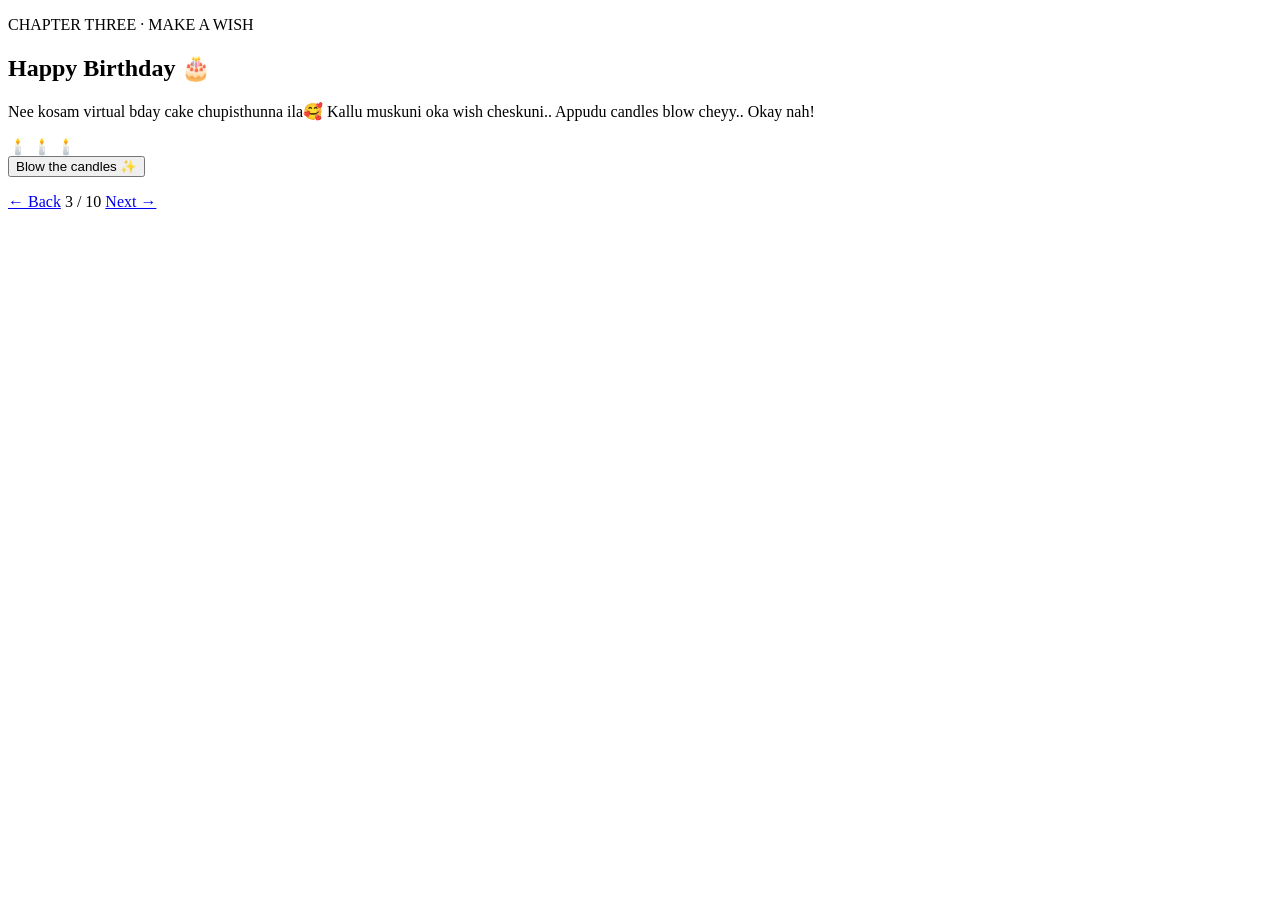
==== birthday.html @ 7f3f319f "Add files via upload" ====
<!doctype html>
<html lang="en">
<head>
  <meta charset="utf-8">
  <meta name="viewport" content="width=device-width, initial-scale=1">
  <meta name="theme-color" content="#0b1027">

  <title>Happy Birthday | For My Pichodaa</title>

  <link rel="stylesheet" href="css/style.css">
</head>

<body data-page="cake">

  <div class="sky" aria-hidden="true"></div>
  <div id="particles" aria-hidden="true"></div>

  <main class="screen">
    <section class="panel">

      <p class="eyebrow">
        CHAPTER THREE · MAKE A WISH
      </p>

      <h1>Happy Birthday 🎂</h1>

      <p>
        Nee kosam virtual bday cake chupisthunna ila🥰
        Kallu muskuni oka wish cheskuni..
        Appudu candles blow cheyy.. Okay nah!
      </p>

      <div class="cake" aria-label="Birthday cake with three candles">
        <div class="candles">
          <span>🕯️</span>
          <span>🕯️</span>
          <span>🕯️</span>
        </div>

        <div class="cake-top"></div>
        <div class="cake-bottom"></div>
      </div>

      <button id="blow">
        Blow the candles ✨
      </button>

      <p
        id="cake-message"
        class="hint"
        aria-live="polite"
      ></p>

      <nav class="page-nav">
        <a href="gift.html">← Back</a>
        <span>3 / 10</span>
        <a href="two-skies.html">Next →</a>
      </nav>

    </section>
  </main>

  <script src="js/script.js" defer></script>

</body>
</html>
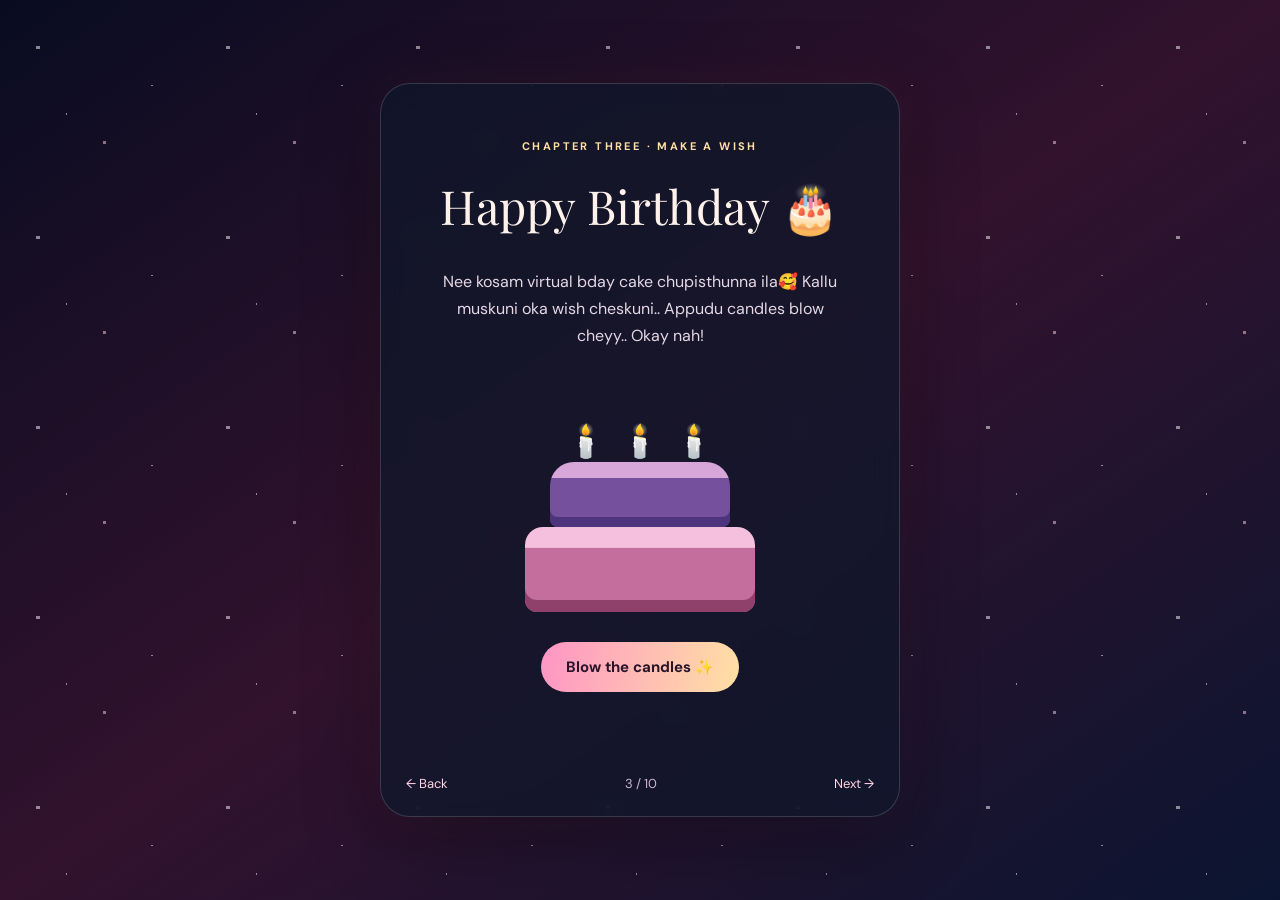
==== commit 6ccc301c: "Update birthday.html" ====
--- a/birthday.html
+++ b/birthday.html
@@ -55,7 +55,7 @@
       <nav class="page-nav">
         <a href="gift.html">← Back</a>
         <span>3 / 10</span>
-        <a href="two-skies.html">Next →</a>
+        <a href="memories.html">Next →</a>
       </nav>
 
     </section>
--- a/css/style.css
+++ b/css/style.css
@@ -0,0 +1,1975 @@
+
+@import url('https://fonts.googleapis.com/css2?family=DM+Sans:wght@400;500;700&family=Great+Vibes&family=Playfair+Display:wght@400;700&display=swap');
+
+:root {
+  --pink: #ff91be;
+  --gold: #ffe0a4;
+  --cream: #fff2eb;
+  --ink: #0b1027;
+}
+
+* {
+  box-sizing: border-box;
+}
+
+html {
+  scroll-behavior: smooth;
+}
+
+body {
+  margin: 0;
+  min-height: 100dvh;
+  background: #090e24;
+  color: var(--cream);
+  font-family: 'DM Sans', Arial, sans-serif;
+  overflow-x: hidden;
+}
+
+body[data-page="gift"],
+body[data-page="reasons"] {
+  background: linear-gradient(145deg, #2c102c, #661c48, #220e2d);
+}
+
+body[data-page="cake"],
+body[data-page="final"] {
+  background: linear-gradient(145deg, #090c21, #32122d, #0b1531);
+}
+
+body[data-page="memories"],
+body[data-page="story"] {
+  background: linear-gradient(145deg, #271d39, #55304b, #1c233d);
+}
+
+.sky {
+  position: fixed;
+  inset: 0;
+  pointer-events: none;
+  background-image:
+    radial-gradient(2px 2px at 20% 25%, #fff 95%, transparent),
+    radial-gradient(1px 1px at 80% 45%, #fff 95%, transparent),
+    radial-gradient(2px 2px at 55% 75%, #ffd4e4 95%, transparent),
+    radial-gradient(1px 1px at 35% 60%, #fff 95%, transparent);
+  background-size: 190px 190px;
+  animation: twinkle 4s ease-in-out infinite alternate;
+  opacity: 0.5;
+}
+
+.screen {
+  position: relative;
+  min-height: 100dvh;
+  display: grid;
+  place-items: center;
+  padding: 28px 16px;
+}
+
+.panel {
+  width: min(100%, 520px);
+  min-height: 560px;
+  padding: 42px 25px 24px;
+  display: flex;
+  flex-direction: column;
+  align-items: center;
+  justify-content: center;
+  text-align: center;
+  border: 1px solid #ffffff28;
+  border-radius: 30px;
+  background: #10172bbd;
+  box-shadow: 0 18px 75px #0006, 0 0 50px #ff8ab012;
+  backdrop-filter: blur(12px);
+  animation: rise 0.8s ease both;
+}
+
+h1,
+h2 {
+  font-family: 'Playfair Display', Georgia, serif;
+  font-weight: 400;
+}
+
+h1 {
+  font-size: clamp(30px, 8vw, 47px);
+  line-height: 1.18;
+  margin: 12px 0 18px;
+}
+
+h2 {
+  font-size: 25px;
+}
+
+p {
+  line-height: 1.7;
+  max-width: 410px;
+  color: #e5d8e5;
+}
+
+.eyebrow {
+  font-size: 11px;
+  letter-spacing: 2.4px;
+  color: var(--gold);
+  font-weight: 700;
+}
+
+.script,
+.signature {
+  font-family: 'Great Vibes', cursive;
+  font-size: 30px;
+  color: #ffd3e4;
+}
+
+.glow-icon {
+  font-size: 75px;
+  filter: drop-shadow(0 0 20px #f8c16a);
+}
+
+.float {
+  animation: float 3s ease-in-out infinite;
+}
+
+.pin-row {
+  margin: 14px;
+}
+
+input {
+  width: 170px;
+  text-align: center;
+  font-size: 25px;
+  letter-spacing: 12px;
+  padding: 14px;
+  border: 1px solid #f4ca88;
+  border-radius: 13px;
+  color: #fff;
+  background: #ffffff12;
+  outline: none;
+}
+
+button,
+.btn {
+  font: 700 15px 'DM Sans', sans-serif;
+  border: 0;
+  cursor: pointer;
+  text-decoration: none;
+  background: linear-gradient(100deg, #ff95c5, #ffe0a4);
+  color: #29142a;
+  padding: 15px 25px;
+  border-radius: 30px;
+  display: inline-block;
+  transition: transform 0.2s, filter 0.2s;
+}
+
+button:hover,
+.btn:hover {
+  transform: translateY(-2px);
+  filter: brightness(1.07);
+}
+
+button:focus-visible,
+a:focus-visible {
+  outline: 3px solid white;
+  outline-offset: 3px;
+}
+
+.hint {
+  font-size: 13px;
+  color: #ffd1e2;
+  min-height: 22px;
+}
+
+.page-nav {
+  display: flex;
+  align-items: center;
+  justify-content: space-between;
+  gap: 20px;
+  width: 100%;
+  margin-top: auto;
+  padding-top: 35px;
+  font-size: 13px;
+  color: #cab6ce;
+}
+
+.page-nav a,
+.subtle-link {
+  color: #ffd4e5;
+  text-decoration: none;
+}
+
+.page-nav a:hover,
+.subtle-link:hover {
+  text-decoration: underline;
+}
+
+.hidden {
+  display: none !important;
+}
+
+.reveal {
+  animation: rise 0.7s ease both;
+}
+
+/* Original gift styles */
+
+.gift-box {
+  background: transparent;
+  padding: 20px 15px 5px;
+  margin: 20px 0;
+  display: flex;
+  align-items: center;
+  flex-direction: column;
+  filter: drop-shadow(0 12px 20px #ff5e9b55);
+}
+
+.gift-lid {
+  width: 170px;
+  height: 34px;
+  border-radius: 8px;
+  background: linear-gradient(
+    90deg,
+    #f273a7 42%,
+    #ffdc98 42%,
+    #ffdc98 58%,
+    #f273a7 58%
+  );
+  transition: transform 0.8s;
+}
+
+.gift-body {
+  display: grid;
+  place-items: center;
+  font-size: 75px;
+  width: 150px;
+  height: 135px;
+  background: linear-gradient(
+    90deg,
+    #d84d83 43%,
+    #ffdfab 43%,
+    #ffdfab 57%,
+    #d84d83 57%
+  );
+  border-radius: 8px;
+}
+
+.gift-box.open .gift-lid {
+  transform: translate(-55px, -95px) rotate(-28deg);
+}
+
+/* Birthday cake */
+
+.cake {
+  margin: 55px auto 30px;
+  width: 240px;
+  display: flex;
+  flex-direction: column;
+  align-items: center;
+}
+
+.candles {
+  font-size: 32px;
+  display: flex;
+  gap: 14px;
+  transition: opacity 0.5s;
+}
+
+.cake-top {
+  width: 180px;
+  height: 65px;
+  background: linear-gradient(#d7a7d9 0 24%, #75509d 25% 100%);
+  border-radius: 24px 24px 8px 8px;
+  box-shadow: inset 0 -10px #4d347c;
+}
+
+.cake-bottom {
+  width: 230px;
+  height: 85px;
+  background: linear-gradient(#f4c0dd 0 24%, #c36e9d 25% 100%);
+  border-radius: 18px 18px 12px 12px;
+  box-shadow: inset 0 -12px #8f416b;
+}
+
+.cake.blown .candles {
+  opacity: 0.22;
+  filter: grayscale(1);
+}
+
+/* Romantic window */
+
+.window {
+  width: 250px;
+  height: 265px;
+  margin: 15px 0 30px;
+  position: relative;
+  border: 14px solid #916d69;
+  border-bottom-width: 23px;
+  border-radius: 120px 120px 8px 8px;
+  background: linear-gradient(#09172f, #27385e);
+  box-shadow: 0 12px 30px #0008, inset 0 0 45px #fff2;
+  overflow: hidden;
+}
+
+.moon {
+  position: absolute;
+  width: 70px;
+  height: 70px;
+  background: #fff0bd;
+  border-radius: 50%;
+  top: 35px;
+  right: 45px;
+  box-shadow: 0 0 35px #fff0bd99;
+}
+
+.window-stars {
+  position: absolute;
+  top: 35px;
+  left: 15px;
+  color: white;
+}
+
+.window-frame {
+  position: absolute;
+  inset: 0;
+  border-left: 6px solid #916d69;
+  left: 50%;
+  width: 0;
+}
+
+/* Memories */
+
+.photo-grid {
+  display: grid;
+  grid-template-columns: repeat(2, minmax(0, 1fr));
+  gap: 16px;
+  width: 100%;
+  margin: 18px 0;
+}
+
+.polaroid {
+  padding: 10px 10px 18px;
+  background: #fff9ee;
+  border-radius: 3px;
+  color: #5d3150;
+  transform: rotate(-3deg);
+  box-shadow: 0 6px 20px #0005;
+}
+
+.polaroid:nth-child(even) {
+  transform: rotate(3deg);
+}
+
+.polaroid span {
+  display: block;
+  margin-top: 10px;
+  font-family: 'Great Vibes', cursive;
+  font-size: 22px;
+}
+
+.photo-placeholder {
+  height: 145px;
+  background: linear-gradient(135deg, #e8b3c9, #bd8ebd);
+  display: flex;
+  flex-direction: column;
+  align-items: center;
+  justify-content: center;
+  font-size: 40px;
+  overflow: hidden;
+}
+
+.photo-placeholder small {
+  font-size: 11px;
+}
+
+.photo-placeholder img {
+  width: 100%;
+  height: 100%;
+  object-fit: cover;
+}
+
+/* Story timeline */
+
+.timeline {
+  text-align: left;
+  width: 100%;
+  padding: 10px 10px 10px 24px;
+  border-left: 2px solid #ffaac9;
+}
+
+.timeline div {
+  position: relative;
+  padding: 0 0 18px 12px;
+}
+
+.timeline div:before {
+  content: '♥';
+  position: absolute;
+  left: -32px;
+  top: -4px;
+  color: #ff9fc3;
+}
+
+.timeline b {
+  color: #ffdaac;
+}
+
+.timeline p {
+  margin: 7px 0;
+}
+
+/* Flip cards */
+
+.flip-grid {
+  display: grid;
+  grid-template-columns: repeat(2, minmax(0, 1fr));
+  gap: 12px;
+  width: 100%;
+  margin: 20px 0;
+}
+
+.flip {
+  min-height: 115px;
+  border: 1px solid #ffe1b0;
+  background: #6b2859;
+  color: white;
+  border-radius: 15px;
+  padding: 15px;
+}
+
+.flip.flipped {
+  background: #f6b9d4;
+  color: #391b35;
+}
+
+/* Music player */
+
+.record {
+  width: 185px;
+  height: 185px;
+  border-radius: 50%;
+  display: grid;
+  place-items: center;
+  font-size: 65px;
+  margin: 28px auto;
+  background: repeating-radial-gradient(
+    circle,
+    #282238 0 7px,
+    #0c0d1c 8px 12px
+  );
+  border: 8px solid #3e2746;
+  box-shadow: 0 0 40px #f88bbb55;
+  animation: spin 8s linear infinite;
+  animation-play-state: paused;
+}
+
+.record.playing {
+  animation-play-state: running;
+}
+
+/* Love letter */
+
+.envelope {
+  background: transparent;
+  font-size: 110px;
+  padding: 12px;
+  filter: drop-shadow(0 10px 18px #e684af66);
+}
+
+.paper {
+  background: #fff0e1;
+  color: #573a47;
+  text-align: left;
+  padding: 24px;
+  border-radius: 12px;
+  box-shadow: 0 15px 35px #0006;
+  width: 100%;
+  margin: 16px 0;
+}
+
+.paper h2 {
+  margin: 0;
+}
+
+.paper p {
+  color: #573a47;
+  white-space: pre-line;
+}
+
+.paper .signature {
+  text-align: right;
+  color: #b75285;
+}
+
+/* Final page */
+
+.final-heart {
+  font-size: 115px;
+  margin: 22px;
+  animation: beat 1.5s ease-in-out infinite;
+}
+
+.subtle-link {
+  display: inline-block;
+  margin-top: 22px;
+  font-size: 13px;
+}
+
+/* Particles and confetti */
+
+.particle {
+  position: fixed;
+  top: -40px;
+  pointer-events: none;
+  animation: fall linear forwards;
+  z-index: 20;
+}
+
+.confetti {
+  position: fixed;
+  pointer-events: none;
+  z-index: 20;
+  animation: burst var(--confetti-duration, 3s)  ease-out forwards;
+}
+
+/* Animations */
+
+@keyframes twinkle {
+  to {
+    opacity: 1;
+  }
+}
+
+@keyframes float {
+  50% {
+    transform: translateY(-13px);
+  }
+}
+
+@keyframes rise {
+  from {
+    opacity: 0;
+    transform: translateY(25px);
+  }
+
+  to {
+    opacity: 1;
+    transform: translateY(0);
+  }
+}
+
+@keyframes spin {
+  to {
+    transform: rotate(360deg);
+  }
+}
+
+@keyframes beat {
+  50% {
+    transform: scale(1.12);
+  }
+}
+
+@keyframes fall {
+  to {
+    transform: translateY(110vh) rotate(420deg);
+    opacity: 0;
+  }
+}
+
+@keyframes burst {
+  to {
+    transform: translate(var(--dx), var(--dy)) rotate(500deg);
+    opacity: 0;
+  }
+}
+
+/* Small screens */
+
+@media (max-width: 380px) {
+  .panel {
+    padding: 30px 16px 20px;
+  }
+
+  .photo-placeholder {
+    height: 115px;
+  }
+
+  .flip {
+    min-height: 100px;
+  }
+}
+
+/* Accessibility */
+
+@media (prefers-reduced-motion: reduce) {
+  *:not(.confetti),
+  *:not(.confetti)::before,
+  *:not(.confetti)::after {
+    animation-duration: 0.01ms !important;
+    transition-duration: 0.01ms !important;
+  }
+}
+
+
+/* ===================================
+   PAGE 2 — ROMANTIC GIFT EXPERIENCE
+   =================================== */
+
+body[data-page="gift"] {
+  background:
+    radial-gradient(ellipse at 50% 40%, #92335f66, transparent 55%),
+    linear-gradient(145deg, #240d29, #681c49, #170e2c);
+}
+
+.gift-panel {
+  position: relative;
+  overflow: hidden;
+  padding-top: 36px;
+  padding-bottom: 25px;
+}
+
+.gift-panel::before {
+  content: "";
+  position: absolute;
+  width: 240px;
+  height: 240px;
+  top: 30%;
+  left: 50%;
+  transform: translate(-50%, -50%);
+  border-radius: 50%;
+  background: #ff7eb422;
+  filter: blur(55px);
+  pointer-events: none;
+}
+
+.gift-panel > * {
+  position: relative;
+}
+
+.gift-panel h1 {
+  font-size: clamp(29px, 7vw, 43px);
+  margin: 12px 0;
+}
+
+.gift-intro {
+  max-width: 340px;
+  margin: 8px 0 0;
+  color: #f0dce9;
+}
+
+/* Gift container */
+
+.gift-box {
+  position: relative;
+  display: block;
+  flex: 0 0 205px;
+  width: 220px;
+  height: 205px;
+  margin: 18px auto 0;
+  padding: 0;
+  border: 0;
+  border-radius: 18px;
+  background: transparent;
+  box-shadow: none;
+  filter: drop-shadow(0 12px 22px #ff5e9b40);
+  isolation: isolate;
+  -webkit-tap-highlight-color: transparent;
+}
+
+.gift-box:hover {
+  transform: translateY(-4px);
+  filter: drop-shadow(0 16px 30px #ff5e9b70);
+  background: transparent;
+}
+
+.gift-box:disabled {
+  cursor: default;
+  opacity: 1;
+}
+
+/* Box body */
+
+.gift-body {
+  position: absolute;
+  left: 35px;
+  top: 72px;
+  width: 150px;
+  height: 115px;
+  display: block;
+  overflow: hidden;
+  border: 1px solid #ffb0ce80;
+  border-radius: 8px 8px 13px 13px;
+  background: linear-gradient(135deg, #ff82b4, #d83979 75%);
+  box-shadow: inset 0 -8px 15px #8f194b35;
+}
+
+/* Gold ribbon running down the box */
+
+.gift-body-ribbon {
+  position: absolute;
+  left: 58px;
+  top: 0;
+  bottom: 0;
+  width: 34px;
+  background: linear-gradient(90deg, #ffe8ae, #fff3d0, #f7cf83);
+}
+
+/* Small heart on the box */
+
+.gift-heart {
+  position: absolute;
+  top: 37px;
+  left: 0;
+  right: 0;
+  z-index: 2;
+  color: #b8295b;
+  font-size: 32px;
+  text-shadow: 0 2px 8px #8f194b45;
+}
+
+/* Lid rests directly on top of the box */
+
+.gift-lid {
+  position: absolute;
+  z-index: 3;
+  left: 29px;
+  top: 55px;
+  width: 162px;
+  height: 29px;
+  display: block;
+  border: 1px solid #ffb0ce80;
+  border-radius: 7px;
+  background: linear-gradient(
+    90deg,
+    #ed629b 0%,
+    #ed629b 39%,
+    #ffe6ad 39%,
+    #ffe6ad 61%,
+    #ed629b 61%,
+    #ed629b 100%
+  );
+  transform-origin: 15% 85%;
+  transition:
+    transform 0.85s cubic-bezier(.2,.8,.2,1),
+    opacity 0.7s ease;
+}
+
+.gift-lid-ribbon {
+  display: none;
+}
+
+/* Bow sits on the lid */
+
+.gift-bow {
+  position: absolute;
+  left: 50%;
+  top: -25px;
+  transform: translateX(-50%);
+  font-size: 35px;
+  filter: drop-shadow(0 3px 4px #9c194a50);
+}
+
+/* Opening animation */
+
+.gift-box.open .gift-lid {
+  transform: translate(-45px, -95px) rotate(-30deg);
+}
+
+.gift-box.open .gift-bow {
+  filter: drop-shadow(0 0 12px #ffe1a1);
+}
+
+.gift-box.open .gift-body {
+  box-shadow:
+    inset 0 -8px 15px #8f194b35,
+    0 0 35px #ff9fc766;
+}
+
+/* Instructions */
+
+.tap-hint {
+  margin: 0 0 12px;
+  font-size: 13px;
+  color: #ffd2e5;
+  animation: gift-hint 2s ease-in-out infinite;
+}
+
+@keyframes gift-hint {
+  0%, 100% { opacity: .65; }
+  50% { opacity: 1; }
+}
+
+/* Birthday message revealed after clicking */
+
+#gift-reveal {
+  width: 100%;
+  margin-top: 4px;
+}
+
+#gift-reveal h2 {
+  color: #ffe0a4;
+  font-size: clamp(23px, 5.5vw, 30px);
+  line-height: 1.35;
+}
+
+#gift-reveal p {
+  margin: 10px auto 18px;
+}
+
+#gift-reveal .btn {
+  margin-bottom: 8px;
+}
+
+.gift-panel .page-nav {
+  padding-top: 18px;
+}
+
+/* Keep everything comfortable on small phones */
+
+@media (max-width: 480px) {
+  .gift-panel {
+    padding: 28px 18px 20px;
+  }
+
+  .gift-box {
+    flex-basis: 190px;
+    width: 200px;
+    height: 190px;
+  }
+
+  .gift-body {
+    left: 25px;
+    top: 68px;
+  }
+
+  .gift-lid {
+    left: 19px;
+    top: 51px;
+  }
+
+  .gift-box.open .gift-lid {
+    transform: translate(-32px, -85px) rotate(-30deg);
+  }
+
+  .gift-panel .page-nav {
+    gap: 12px;
+    font-size: 12px;
+  }
+}
+
+@media (prefers-reduced-motion: reduce) {
+  .gift-lid,
+  .gift-hint {
+    animation: none;
+    transition: none;
+  }
+}
+
+/* PAGE 10: HUG EXPLOSION 🫂❤️ */
+#hugs-container {
+  position: fixed;
+  inset: 0;
+  overflow: hidden;
+  pointer-events: none;
+  z-index: 9999;
+}
+
+.floating-hug {
+  position: absolute;
+  display: block;
+  opacity: 0;
+  animation: hug-pop 3.5s ease-out forwards;
+}
+
+@keyframes hug-pop {
+  0% {
+    transform: scale(0) rotate(-20deg);
+    opacity: 0;
+  }
+
+  20% {
+    transform: scale(1.2) rotate(10deg);
+    opacity: 1;
+  }
+
+  75% {
+    transform: scale(1) rotate(-5deg);
+    opacity: 1;
+  }
+
+  100% {
+    transform: translateY(-80px) scale(0.8);
+    opacity: 0;
+  }
+}
+
+/* Keep the hug animation visible */
+@media (prefers-reduced-motion: reduce) {
+  .floating-hug {
+    animation-duration: 3.5s !important;
+  }
+}
+
+/* ===== PICHOODAA'S SRH STADIUM WORLD ===== */
+
+.srh-page {
+  margin: 0;
+  min-height: 100vh;
+  color: #fff7ed;
+  background:
+    radial-gradient(ellipse at 50% 10%, #702008 0%, transparent 50%),
+    linear-gradient(180deg, #160602, #090504 60%, #200801);
+  overflow-x: hidden;
+}
+
+.srh-page .srh-world {
+  width: 100%;
+  max-width: none;
+  margin: 0 auto;
+  overflow: hidden;
+}
+
+.srh-lights {
+  position: fixed;
+  inset: 0;
+  pointer-events: none;
+  z-index: 0;
+  opacity: .35;
+  background:
+    radial-gradient(ellipse at 5% 15%, #ff6a00 0, transparent 25%),
+    radial-gradient(ellipse at 95% 18%, #ff9a00 0, transparent 24%);
+}
+
+.srh-hero,
+.player-zone,
+.orange-finale,
+.srh-nav {
+  position: relative;
+  z-index: 1;
+}
+
+.srh-hero {
+  min-height: 650px;
+  padding: 75px 22px 45px;
+  text-align: center;
+  isolation: isolate;
+  background:
+    linear-gradient(180deg, rgba(15,4,1,.2), #180702 94%),
+    radial-gradient(ellipse at 50% 65%, #e65308 0%, #712106 35%, #170602 76%);
+}
+
+.srh-hero::before {
+  content: "";
+  position: absolute;
+  z-index: -1;
+  inset: 0;
+  opacity: .5;
+  background:
+    repeating-linear-gradient(110deg, transparent 0 45px, rgba(255,115,0,.09) 46px 48px),
+    radial-gradient(ellipse at 50% 80%, transparent 0 28%, #080302 75%);
+}
+
+.hero-glow {
+  position: absolute;
+  top: 10%;
+  left: 50%;
+  width: 300px;
+  height: 220px;
+  transform: translateX(-50%);
+  background: #ff6500;
+  filter: blur(110px);
+  opacity: .25;
+  z-index: -1;
+}
+
+.srh-kicker {
+  margin: 0 0 15px;
+  color: #ffb33d;
+  font-size: .75rem;
+  letter-spacing: .32em;
+  font-weight: 800;
+}
+
+.srh-hero h1 {
+  margin: 18px auto;
+  font-size: clamp(2.6rem, 8vw, 6.4rem);
+  line-height: .98;
+  font-weight: 1000;
+  letter-spacing: -.04em;
+  text-shadow: 0 5px 0 #6b1b04, 0 0 35px #ff5b00;
+}
+
+.srh-hero h1 span {
+  display: block;
+  margin-top: 12px;
+  color: #ff7615;
+}
+
+.hero-subtitle {
+  color: #ffe1c4;
+  font-size: clamp(1rem, 2vw, 1.25rem);
+}
+
+.stadium-entry {
+  width: min(100%, 1000px);
+  min-height: 290px;
+  margin: 45px auto 25px;
+  padding: 24px;
+  display: grid;
+  grid-template-columns: 1fr 2fr 1fr;
+  align-items: center;
+  gap: 15px;
+  border: 1px solid rgba(255,137,34,.55);
+  border-radius: 18px;
+  background:
+    radial-gradient(ellipse at 50% 100%, rgba(255,86,0,.45), transparent 55%),
+    linear-gradient(145deg, rgba(10,5,3,.92), rgba(77,20,3,.88));
+  box-shadow: 0 0 60px rgba(255,83,0,.16), inset 0 0 35px #ff590010;
+}
+
+.stadium-side {
+  display: flex;
+  flex-direction: column;
+  align-items: center;
+  gap: 12px;
+  color: #ff6a12;
+}
+
+.stadium-side span {
+  font-size: 3rem;
+}
+
+.stadium-side strong {
+  font-size: clamp(1rem, 3vw, 1.8rem);
+  line-height: 1.05;
+}
+
+.stadium-side small {
+  color: #ffc07a;
+  font-size: .6rem;
+  letter-spacing: .15em;
+}
+
+.entry-center {
+  display: flex;
+  flex-direction: column;
+  align-items: center;
+}
+
+.floodlights {
+  color: #ffcc6b;
+  letter-spacing: .4em;
+  text-shadow: 0 0 20px #ff7b00;
+}
+
+.entry-ball {
+  margin: 10px 0;
+  font-size: 3rem;
+  filter: drop-shadow(0 0 15px #ff7200);
+}
+
+.entry-jersey {
+  width: min(100%, 280px);
+  padding: 22px 10px;
+  display: flex;
+  flex-direction: column;
+  gap: 6px;
+  border: 1px solid #ff9b32;
+  border-radius: 45% 45% 18px 18px;
+  background: linear-gradient(145deg, #ff7614, #9c2605 65%, #2b0903);
+  box-shadow: 0 0 30px #ff5b0040;
+  transform: perspective(500px) rotateX(-3deg);
+}
+
+.entry-jersey span {
+  font-size: .65rem;
+  letter-spacing: .1em;
+}
+
+.entry-jersey strong {
+  font-size: clamp(.9rem, 2.5vw, 1.35rem);
+}
+
+.entry-jersey b {
+  font-size: 3.8rem;
+  line-height: 1;
+}
+
+.entry-center > p {
+  color: #ffc07a;
+  font-size: .7rem;
+  letter-spacing: .22em;
+}
+
+.enter-stadium {
+  display: inline-block;
+  margin-top: 12px;
+  padding: 14px 24px;
+  border: 1px solid #ff8a2a;
+  border-radius: 30px;
+  color: white;
+  background: linear-gradient(90deg, #e74705, #ff790e);
+  text-decoration: none;
+  font-size: .8rem;
+  font-weight: 900;
+  letter-spacing: .1em;
+  box-shadow: 0 0 25px #ff5c0030;
+  transition: transform .2s, box-shadow .2s;
+}
+
+.enter-stadium:hover {
+  transform: translateY(-3px);
+  box-shadow: 0 0 35px #ff5c0070;
+}
+
+.player-zone {
+  padding: 70px clamp(16px, 4vw, 60px);
+  text-align: center;
+  background:
+    radial-gradient(ellipse at 50% 0%, #4c1708, transparent 60%),
+    #0c0604;
+}
+
+.player-zone h2,
+.finale-message h2 {
+  margin: 10px 0;
+  font-size: clamp(2rem, 5vw, 4.2rem);
+  line-height: 1.05;
+  font-weight: 1000;
+}
+
+.player-zone h2 span,
+.finale-message h2 span {
+  color: #ff7115;
+  text-shadow: 0 0 25px #ff5c0035;
+}
+
+.section-intro {
+  margin: 18px auto 35px;
+  color: #e6c6b2;
+}
+
+.player-gallery {
+  width: min(100%, 1250px);
+  margin: 0 auto;
+  display: grid;
+  grid-template-columns: repeat(4, minmax(0, 1fr));
+  gap: 18px;
+}
+
+.player-card {
+  min-width: 0;
+  padding: 0 0 14px;
+  overflow: hidden;
+  text-align: left;
+  color: #fff4e9;
+  border: 1px solid #9d420f;
+  border-radius: 15px;
+  background: linear-gradient(180deg, #271008, #100705);
+  box-shadow: 0 8px 25px #0008;
+  cursor: pointer;
+  transition: transform .22s, border-color .22s, box-shadow .22s;
+}
+
+.player-card:hover,
+.player-card.is-open {
+  transform: translateY(-5px);
+  border-color: #ff9b2e;
+  box-shadow: 0 0 25px #ff5c0030;
+}
+
+.player-card img {
+  display: block;
+  width: 100%;
+  aspect-ratio: 4 / 3;
+  object-fit: cover;
+  object-position: center top;
+  background: linear-gradient(135deg, #5e1a06, #160603);
+}
+
+.player-card .player-era {
+  display: block;
+  margin: 14px 13px 5px;
+  color: #ffb34c;
+  font-size: .65rem;
+  letter-spacing: .16em;
+}
+
+.player-card > strong {
+  display: block;
+  margin: 0 13px 14px;
+  font-size: 1rem;
+}
+
+.wish-prompt {
+  display: block;
+  margin: 0 12px;
+  padding: 10px 6px;
+  border-radius: 7px;
+  text-align: center;
+  color: #ffe6d3;
+  background: #682408;
+  font-size: .78rem;
+}
+
+.wish-message {
+  display: block;
+  margin: 12px 13px 0;
+  padding-top: 12px;
+  border-top: 1px solid #793510;
+  color: #ffd7b8;
+  font-size: .86rem;
+  line-height: 1.6;
+}
+
+.fan-note {
+  margin: 30px auto 0;
+  color: #bda394;
+  font-size: .78rem;
+}
+
+.orange-finale {
+  display: grid;
+  grid-template-columns: 1fr 1fr;
+  min-height: 350px;
+  background:
+    radial-gradient(ellipse at 15% 50%, #802704, transparent 65%),
+    linear-gradient(120deg, #1c0803, #080403);
+  border-top: 1px solid #7d2d0b;
+}
+
+.finale-art {
+  min-height: 300px;
+  display: flex;
+  align-items: center;
+  justify-content: center;
+  flex-wrap: wrap;
+  gap: 20px;
+  padding: 35px;
+  background:
+    radial-gradient(ellipse at center, #ff690025, transparent 65%),
+    repeating-linear-gradient(135deg, transparent 0 32px, #ff6a000a 33px 35px);
+}
+
+.finale-art span {
+  font-size: clamp(2.5rem, 6vw, 5rem);
+  filter: drop-shadow(0 0 15px #ff6a0033);
+}
+
+.finale-message {
+  padding: 55px clamp(22px, 5vw, 70px);
+  align-self: center;
+}
+
+.finale-message h2 {
+  font-size: clamp(2rem, 4vw, 3.5rem);
+}
+
+.finale-message > p:not(.srh-kicker) {
+  color: #e7cbbc;
+  line-height: 1.8;
+}
+
+.heart {
+  margin: 18px 0;
+  font-size: 2rem;
+}
+
+.finale-highlight {
+  padding: 15px;
+  border: 1px solid #a84a14;
+  border-radius: 12px;
+  color: #ffb35e !important;
+  text-align: center;
+  font-size: .78rem;
+  letter-spacing: .08em;
+}
+
+.srh-nav {
+  display: flex;
+  align-items: center;
+  justify-content: space-between;
+  gap: 15px;
+  padding: 22px clamp(20px, 4vw, 55px);
+  background: #090403;
+  color: #f9c7a5;
+}
+
+.srh-nav a {
+  color: inherit;
+  text-decoration: none;
+}
+
+.srh-nav a:hover {
+  color: #ff7a18;
+}
+
+@media (max-width: 900px) {
+  .player-gallery {
+    grid-template-columns: repeat(2, minmax(0, 1fr));
+  }
+
+  .orange-finale {
+    grid-template-columns: 1fr;
+  }
+
+  .finale-art {
+    min-height: 190px;
+  }
+}
+
+@media (max-width: 520px) {
+  .srh-hero {
+    min-height: auto;
+    padding: 55px 15px 35px;
+  }
+
+  .stadium-entry {
+    grid-template-columns: .7fr 1.6fr .7fr;
+    gap: 6px;
+    padding: 14px 7px;
+  }
+
+  .stadium-side span {
+    font-size: 1.8rem;
+  }
+
+  .stadium-side strong {
+    font-size: .8rem;
+  }
+
+  .stadium-side small {
+    font-size: .45rem;
+    letter-spacing: .05em;
+  }
+
+  .entry-jersey b {
+    font-size: 2.8rem;
+  }
+
+  .player-zone {
+    padding: 48px 12px;
+  }
+
+  .player-gallery {
+    gap: 10px;
+  }
+
+  .player-card {
+    border-radius: 10px;
+  }
+
+  .player-card .player-era {
+    margin: 10px 9px 4px;
+    font-size: .55rem;
+  }
+
+  .player-card > strong {
+    margin: 0 9px 10px;
+    font-size: .85rem;
+  }
+
+  .wish-prompt {
+    margin: 0 7px;
+    font-size: .7rem;
+  }
+
+  .wish-message {
+    margin: 10px 9px 0;
+    font-size: .78rem;
+  }
+}
+.finale-art {
+  padding: 0;
+  min-height: 350px;
+  overflow: hidden;
+  background: #160602;
+}
+
+.finale-art img {
+  display: block;
+  width: 100%;
+  height: 100%;
+  min-height: 350px;
+  object-fit: cover;
+  object-position: center;
+  border-radius: 0;
+  filter: saturate(1.08);
+}
+
+@media (max-width: 900px) {
+  .finale-art img {
+    min-height: 260px;
+    max-height: 380px;
+  }
+}
+
+/* PICHOODAA ENTERS THE SRH STADIUM */
+.srh-hero-photo {
+  position: relative;
+  min-height: 760px;
+  display: flex;
+  align-items: center;
+  justify-content: flex-end;
+  padding: 55px 5%;
+  background-image: url("../assets/photos/srh/srh-entry.png");
+  background-size: cover;
+  background-position: center;
+  isolation: isolate;
+}
+
+.srh-hero-photo .hero-overlay {
+  position: absolute;
+  inset: 0;
+  z-index: -1;
+  background: linear-gradient(
+    90deg,
+    transparent 0%,
+    rgba(10, 3, 1, 0.15) 35%,
+    rgba(10, 3, 1, 0.8) 60%,
+    rgba(10, 3, 1, 0.92) 100%
+  );
+}
+
+.srh-hero-photo .hero-content {
+  width: min(52%, 650px);
+  text-align: center;
+}
+
+.srh-hero-photo h1 {
+  font-size: clamp(2.5rem, 5vw, 5rem);
+}
+
+.srh-hero-photo .stadium-entry {
+  min-height: auto;
+  margin: 25px auto;
+  padding: 15px;
+  background: rgba(22, 6, 1, 0.8);
+}
+
+.srh-hero-photo .entry-center {
+  width: 100%;
+}
+
+@media (max-width: 700px) {
+  .srh-hero-photo {
+    min-height: 720px;
+    justify-content: center;
+    padding: 35px 16px;
+    background-position: 35% center;
+  }
+
+  .srh-hero-photo .hero-overlay {
+    background: rgba(12, 4, 1, 0.6);
+  }
+
+  .srh-hero-photo .hero-content {
+    width: 100%;
+  }
+}
+
+/* BALANCED BIRTHDAY MATCH CARD */
+.srh-hero-photo .stadium-entry.birthday-card {
+  width: 100%;
+  display: grid;
+  grid-template-columns: 0.85fr 1.15fr;
+  align-items: center;
+  gap: 22px;
+  padding: 28px;
+  min-height: 290px;
+  margin: 25px auto;
+  border: 1px solid rgba(255, 135, 28, 0.8);
+  border-radius: 20px;
+  background: rgba(18, 6, 2, 0.88);
+  box-shadow: 0 0 35px rgba(255, 82, 0, 0.18);
+}
+
+.srh-hero-photo .birthday-card .entry-center {
+  width: 100%;
+  text-align: center;
+}
+
+.srh-hero-photo .birthday-card .entry-jersey {
+  margin: 12px auto;
+}
+
+.birthday-message {
+  padding: 20px;
+  border-left: 1px solid rgba(255, 133, 24, 0.45);
+  text-align: left;
+}
+
+.message-icon {
+  font-size: 2.4rem;
+}
+
+.birthday-message h2 {
+  margin: 12px 0;
+  color: #ff8a22;
+  font-size: clamp(1.1rem, 2vw, 1.6rem);
+  letter-spacing: 0.06em;
+}
+
+.birthday-message p {
+  color: #ffe1ca;
+  font-size: 0.95rem;
+  line-height: 1.8;
+}
+
+.birthday-tag {
+  margin-top: 18px;
+  padding: 12px;
+  border: 1px solid #a9490b;
+  border-radius: 9px;
+  color: #ffc078;
+  font-size: 0.7rem;
+  font-weight: bold;
+  letter-spacing: 0.06em;
+  text-align: center;
+}
+
+@media (max-width: 700px) {
+  .srh-hero-photo .stadium-entry.birthday-card {
+    grid-template-columns: 1fr;
+    gap: 8px;
+    padding: 18px;
+  }
+
+  .birthday-message {
+    border-left: none;
+    border-top: 1px solid rgba(255, 133, 24, 0.45);
+    text-align: center;
+    padding: 18px 5px 5px;
+  }
+}
+
+/* RESTORE ORIGINAL STADIUM HERO */
+.srh-page .srh-hero-photo {
+  position: relative;
+  height: 100vh;
+  min-height: 760px;
+  display: flex;
+  align-items: center;
+  justify-content: flex-end;
+  padding: 40px 5%;
+  box-sizing: border-box;
+  background-image: url("../assets/photos/srh/srh-entry.png");
+  background-size: cover;
+  background-position: center;
+  background-repeat: no-repeat;
+  isolation: isolate;
+}
+
+.srh-page .srh-hero-photo .hero-overlay {
+  position: absolute;
+  inset: 0;
+  z-index: -1;
+  background: linear-gradient(
+    90deg,
+    transparent 0%,
+    rgba(10, 3, 1, 0.12) 40%,
+    rgba(10, 3, 1, 0.68) 62%,
+    rgba(10, 3, 1, 0.88) 100%
+  );
+}
+
+.srh-page .srh-hero-photo .hero-content {
+  position: relative;
+  z-index: 2;
+  width: min(43%, 600px);
+  margin-left: auto;
+  text-align: center;
+}
+
+.srh-page .srh-hero-photo h1 {
+  margin: 15px 0;
+  font-size: clamp(2.5rem, 4.5vw, 4.8rem);
+  line-height: 1.05;
+}
+
+.srh-page .srh-hero-photo .stadium-entry.birthday-card {
+  display: grid;
+  grid-template-columns: 0.85fr 1.15fr;
+  align-items: center;
+  gap: 22px;
+  width: 100%;
+  min-height: 290px;
+  margin: 25px auto;
+  padding: 24px;
+  border: 1px solid rgba(255, 135, 28, 0.8);
+  border-radius: 20px;
+  background: rgba(18, 6, 2, 0.88);
+  box-shadow: 0 0 35px rgba(255, 82, 0, 0.18);
+}
+
+.srh-page .birthday-card .entry-center {
+  width: 100%;
+  text-align: center;
+}
+
+.srh-page .birthday-card .entry-jersey {
+  margin: 12px auto;
+}
+
+.srh-page .birthday-message {
+  padding: 20px;
+  border-left: 1px solid rgba(255, 133, 24, 0.45);
+  text-align: left;
+}
+
+.srh-page .birthday-message h2 {
+  margin: 12px 0;
+  color: #ff8a22;
+  font-size: clamp(1.1rem, 2vw, 1.6rem);
+}
+
+.srh-page .birthday-message p {
+  color: #ffe1ca;
+  font-size: 0.95rem;
+  line-height: 1.8;
+}
+
+.srh-page .birthday-tag {
+  margin-top: 18px;
+  padding: 12px;
+  border: 1px solid #a9490b;
+  border-radius: 9px;
+  color: #ffc078;
+  font-size: 0.7rem;
+  font-weight: bold;
+  text-align: center;
+}
+
+@media (max-width: 700px) {
+  .srh-page .srh-hero-photo {
+    height: auto;
+    min-height: 100vh;
+    justify-content: center;
+    padding: 40px 18px;
+    background-position: 35% center;
+  }
+
+  .srh-page .srh-hero-photo .hero-overlay {
+    background: rgba(12, 4, 1, 0.6);
+  }
+
+  .srh-page .srh-hero-photo .hero-content {
+    width: 100%;
+  }
+
+  .srh-page .srh-hero-photo .stadium-entry.birthday-card {
+    grid-template-columns: 1fr;
+    gap: 8px;
+    padding: 18px;
+  }
+
+  .srh-page .birthday-message {
+    padding: 18px 5px 5px;
+    border-left: none;
+    border-top: 1px solid rgba(255, 133, 24, 0.45);
+    text-align: center;
+  }
+}
+
+/* KL RAHUL CINEMATIC BIRTHDAY SURPRISE */
+.kl-surprise {
+  position: relative;
+  isolation: isolate;
+  overflow: hidden;
+  padding: 90px 6%;
+  min-height: 620px;
+  background:
+    linear-gradient(90deg, rgba(15, 4, 1, .94), rgba(40, 10, 1, .78)),
+    url("../assets/photos/srh/team-india.webp")
+    center / cover no-repeat;
+  border-top: 1px solid rgba(138, 218, 232, 0.45);
+  border-bottom: 1px solid rgba(180, 242, 234, 0.45);
+}
+
+.kl-surprise-overlay {
+  position: absolute;
+  inset: 0;
+  z-index: -1;
+  pointer-events: none;
+  background:
+    radial-gradient(ellipse at 80% 45%,
+      rgba(0, 234, 255, 0.24), transparent 55%);
+}
+
+.kl-surprise-content {
+  width: min(100%, 1050px);
+  margin: auto;
+  text-align: center;
+}
+
+.kl-surprise h2 {
+  margin: 18px auto;
+  max-width: 900px;
+  color: #fff0df;
+  font-size: clamp(2rem, 5vw, 4rem);
+  line-height: 1.12;
+  font-family: Georgia, serif;
+}
+
+.kl-surprise h2 span {
+  display: block;
+  color: #11c8d8;
+}
+
+.kl-intro {
+  color: #f3d9c8;
+  line-height: 1.8;
+  margin: 18px auto 28px;
+}
+
+.kl-reveal-btn {
+  border: 1px solid #ff8a19;
+  border-radius: 30px;
+  padding: 15px 25px;
+  color: #fff;
+  background: linear-gradient(100deg, #79d3f1, #057c87);
+  font: inherit;
+  font-weight: 700;
+  cursor: pointer;
+  transition: transform .25s, box-shadow .25s;
+}
+
+.kl-reveal-btn:hover {
+  transform: translateY(-3px);
+  box-shadow: 0 0 25px rgba(163, 214, 233, 0.4);
+}
+
+.kl-wish-card {
+  display: grid;
+  grid-template-columns: minmax(220px, .8fr) 1.2fr;
+  gap: 30px;
+  align-items: center;
+  max-width: 850px;
+  margin: 35px auto 0;
+  padding: 22px;
+  text-align: left;
+  border: 1px solid rgba(19, 161, 255, 0.7);
+  border-radius: 18px;
+  background: rgba(14, 5, 2, .88);
+  box-shadow: 0 15px 55px rgba(0, 0, 0, .35);
+  animation: klReveal .5s ease both;
+}
+
+.kl-wish-card[hidden] {
+  display: none;
+}
+
+.kl-photo {
+  display: block;
+  width: 100%;
+  height: 330px;
+  object-fit: cover;
+  object-position: center top;
+  border-radius: 12px;
+  border: 1px solid rgba(255, 123, 19, .4);
+}
+
+.kl-label {
+  color: #4ad2ff;
+  font-size: .72rem;
+  letter-spacing: 2px;
+}
+
+.kl-wish-text h3 {
+  color: #3ca9d0;
+  font-size: 1.8rem;
+  font-family: Georgia, serif;
+}
+
+.kl-wish-text > p:not(.kl-label) {
+  color: #f8e8dc;
+  line-height: 1.9;
+}
+
+.kl-signoff {
+  display: inline-block;
+  margin-top: 12px;
+  color: #2ce7f5;
+  letter-spacing: 1px;
+  font-size: .8rem;
+}
+
+.kl-disclaimer {
+  margin-top: 24px;
+  color: #c5a99a;
+  font-size: .78rem;
+}
+
+@keyframes klReveal {
+  from {
+    opacity: 0;
+    transform: translateY(18px);
+  }
+  to {
+    opacity: 1;
+    transform: translateY(0);
+  }
+}
+
+@media (max-width: 650px) {
+  .kl-surprise {
+    padding: 65px 18px;
+  }
+
+  .kl-wish-card {
+    grid-template-columns: 1fr;
+    gap: 18px;
+    padding: 15px;
+  }
+
+  .kl-photo {
+    height: 300px;
+    max-width: 340px;
+    margin: auto;
+  }
+}
+
+/* BIRTHDAY MUSIC PLAYER */
+.birthday-music {
+  display: flex;
+  align-items: center;
+  gap: 14px;
+  width: min(100%, 440px);
+  margin: 22px auto;
+  padding: 14px 17px;
+  border: 1px solid rgba(255, 138, 34, 0.7);
+  border-radius: 16px;
+  background: rgba(18, 6, 2, 0.85);
+  box-shadow: 0 0 24px rgba(255, 100, 0, 0.12);
+  text-align: left;
+}
+
+.music-icon {
+  font-size: 1.8rem;
+}
+
+.music-details {
+  display: flex;
+  flex: 1;
+  flex-direction: column;
+  gap: 5px;
+}
+
+.music-details strong {
+  color: #ff9a35;
+  font-size: 0.75rem;
+  letter-spacing: 1px;
+}
+
+.music-details span {
+  color: #f8e5d8;
+  font-size: 0.8rem;
+}
+
+#music-toggle {
+  width: 42px;
+  height: 42px;
+  flex-shrink: 0;
+  border: 0;
+  border-radius: 50%;
+  background: linear-gradient(135deg, #ff5b00, #ff9c20);
+  color: white;
+  font-size: 1rem;
+  cursor: pointer;
+}
+
+#music-toggle:hover {
+  box-shadow: 0 0 18px rgba(255, 112, 0, 0.55);
+  transform: scale(1.06);
+}
+
+.music-bars {
+  display: flex;
+  align-items: center;
+  gap: 3px;
+  height: 28px;
+}
+
+.music-bars i {
+  width: 3px;
+  height: 6px;
+  border-radius: 5px;
+  background: #ff8b24;
+}
+
+.music-bars.playing i {
+  animation: musicBounce 0.7s ease-in-out infinite alternate;
+}
+
+.music-bars.playing i:nth-child(2) { animation-delay: 0.2s; }
+.music-bars.playing i:nth-child(3) { animation-delay: 0.4s; }
+.music-bars.playing i:nth-child(4) { animation-delay: 0.1s; }
+.music-bars.playing i:nth-child(5) { animation-delay: 0.3s; }
+
+@keyframes musicBounce {
+  from { height: 5px; }
+  to { height: 25px; }
+}
+
+@media (max-width: 480px) {
+  .birthday-music {
+    gap: 9px;
+    padding: 12px;
+  }
+
+  .music-details strong {
+    font-size: 0.65rem;
+  }
+}
+
+/* MUSIC PAGE: POLAROID PHOTO REVEAL */
+.polaroid-reveal {
+  margin: 28px auto 10px;
+  width: min(290px, 90%);
+  text-align: center;
+  animation: polaroidAppear 900ms ease both;
+}
+
+.polaroid-reveal[hidden] {
+  display: none;
+}
+
+.polaroid-frame {
+  background: #fffaf2;
+  padding: 12px 12px 8px;
+  box-shadow: 0 12px 35px rgba(255, 120, 190, 0.22);
+  transform: rotate(-3deg);
+  border-radius: 2px;
+}
+
+.polaroid-photo {
+  display: block;
+  width: 100%;
+  aspect-ratio: 4 / 3;
+  object-fit: cover;
+  background: #eee;
+}
+
+.polaroid-caption {
+  margin: 12px 0 5px;
+  color: #433247;
+  font-family: Georgia, serif;
+  font-size: 17px;
+}
+
+.polaroid-message {
+  color: #ffe0f0;
+  font-size: 14px;
+  line-height: 1.7;
+  margin-top: 22px;
+}
+
+@keyframes polaroidAppear {
+  from {
+    opacity: 0;
+    transform: translateY(22px) rotate(-7deg) scale(.88);
+  }
+  to {
+    opacity: 1;
+    transform: translateY(0) rotate(0) scale(1);
+  }
+}
+
+@media (prefers-reduced-motion: reduce) {
+  .polaroid-reveal {
+    animation: none;
+  }
+}
